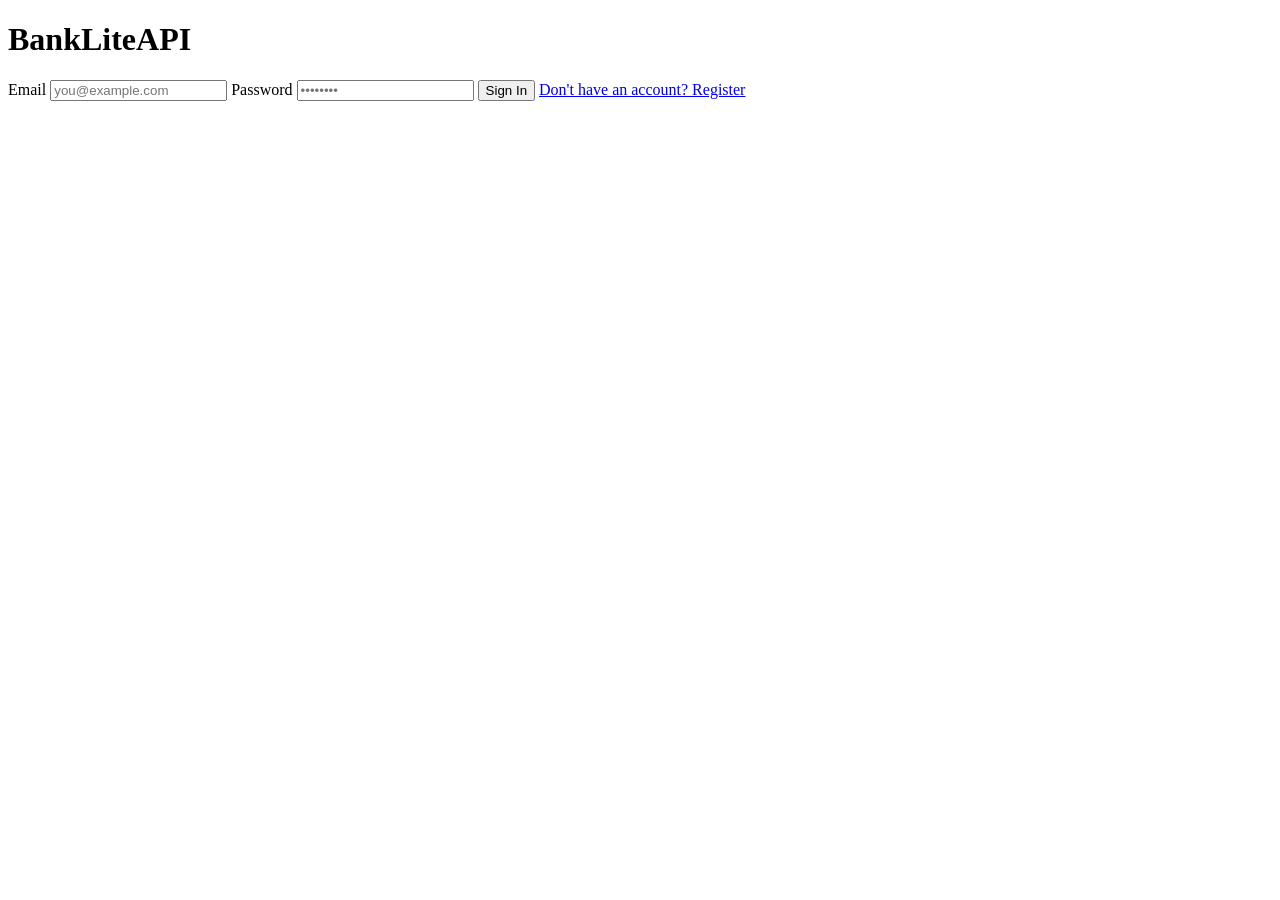
==== Frontend/index.html @ e120cbf7 "feat: add login page structure" ====
<!DOCTYPE html>
<html lang="en">
<head>
    <meta charset="UTF-8">
    <meta name="viewport" content="width=device-width, initial-scale=1.0">
    <title>BankLite — Login</title>
    <link rel="stylesheet" href="css/styles.css">
</head>
<body>
    <main> 
        <form>
            <h1> BankLiteAPI </h1>
            <label for="email">Email</label>
            <input type="email" name="email" id="email" placeholder="you@example.com">
             <label for="password">Password</label>
            <input type="password" name="password" id="password" placeholder="••••••••"> 
            <button> Sign In </button>
            <a href="register.html"> Don't have an account? Register</a>
        </form>
    </main>
    <script src="js/auth.js"></script>
    <script src="js/api.js"></script>
</body>
</html>
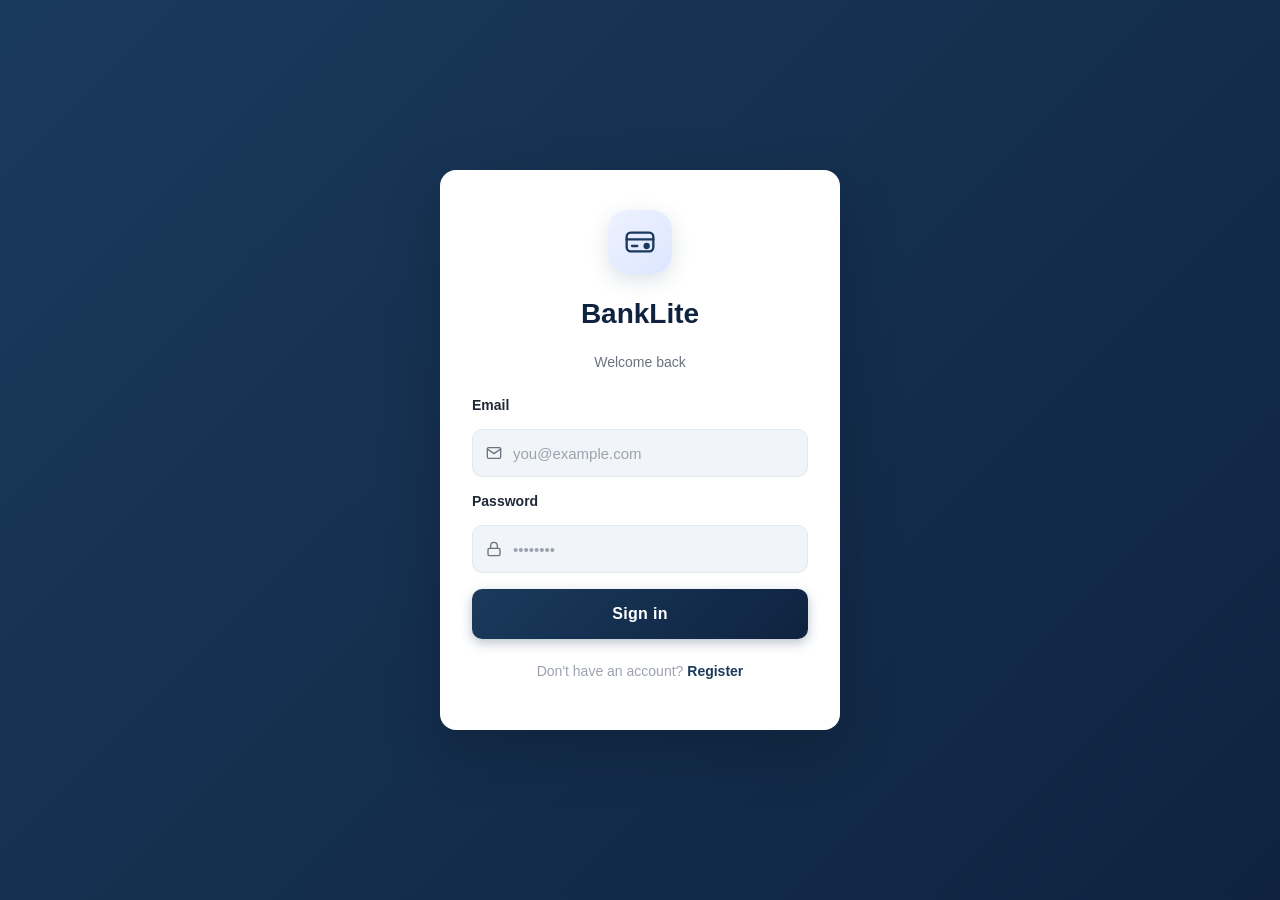
==== commit 9d1a6aa4: "feat: add login page with styles, favicon, accessibility improvements, and formatting Full login pag" ====
--- a/Frontend/index.html
+++ b/Frontend/index.html
@@ -1,24 +1,118 @@
-<!DOCTYPE html>
+<!doctype html>
 <html lang="en">
-<head>
-    <meta charset="UTF-8">
-    <meta name="viewport" content="width=device-width, initial-scale=1.0">
+  <head>
+    <meta charset="UTF-8" />
+    <meta name="viewport" content="width=device-width, initial-scale=1.0" />
+    <meta
+      name="description"
+      content="BankLite — secure online banking. Manage your accounts, deposits, withdrawals and transfers."
+    />
+    <meta name="robots" content="index, follow" />
     <title>BankLite — Login</title>
-    <link rel="stylesheet" href="css/styles.css">
-</head>
-<body>
-    <main> 
-        <form>
-            <h1> BankLiteAPI </h1>
-            <label for="email">Email</label>
-            <input type="email" name="email" id="email" placeholder="you@example.com">
-             <label for="password">Password</label>
-            <input type="password" name="password" id="password" placeholder="••••••••"> 
-            <button> Sign In </button>
-            <a href="register.html"> Don't have an account? Register</a>
-        </form>
+    <link rel="stylesheet" href="css/styles.css" />
+    <link rel="icon" href="favicon.ico" type="image/x-icon" />
+  </head>
+  <body>
+    <main>
+      <form id="login-form" novalidate>
+        <div class="logo">
+          <svg
+            aria-hidden="true"
+            focusable="false"
+            xmlns="http://www.w3.org/2000/svg"
+            width="30"
+            height="30"
+            viewBox="0 0 24 24"
+            fill="none"
+            stroke="#1a3a5c"
+            stroke-width="1.75"
+            stroke-linecap="round"
+            stroke-linejoin="round"
+          >
+            <rect x="2" y="5" width="20" height="14" rx="3" />
+            <line x1="2" y1="10" x2="22" y2="10" />
+            <line x1="6" y1="15" x2="10" y2="15" />
+            <circle cx="17" cy="15" r="1.5" fill="#1a3a5c" />
+          </svg>
+        </div>
+        <h1>BankLite</h1>
+        <p>Welcome back</p>
+        <div
+          id="error-msg"
+          class="error-msg"
+          role="alert"
+          aria-live="polite"
+        ></div>
+        <label for="email">Email</label>
+
+        <div class="input-wrap">
+          <svg
+            aria-hidden="true"
+            focusable="false"
+            class="input-icon"
+            xmlns="http://www.w3.org/2000/svg"
+            width="16"
+            height="16"
+            viewBox="0 0 24 24"
+            fill="none"
+            stroke="#9ca3af"
+            stroke-width="2"
+            stroke-linecap="round"
+            stroke-linejoin="round"
+          >
+            <path
+              d="M4 4h16c1.1 0 2 .9 2 2v12c0 1.1-.9 2-2 2H4c-1.1 0-2-.9-2-2V6c0-1.1.9-2 2-2z"
+            />
+            <polyline points="22,6 12,13 2,6" />
+          </svg>
+          <input
+            type="email"
+            name="email"
+            id="email"
+            placeholder="you@example.com"
+            required
+            autocomplete="email"
+          />
+        </div>
+
+        <label for="password">Password</label>
+
+        <div class="input-wrap">
+          <svg
+            aria-hidden="true"
+            focusable="false"
+            class="input-icon"
+            xmlns="http://www.w3.org/2000/svg"
+            width="16"
+            height="16"
+            viewBox="0 0 24 24"
+            fill="none"
+            stroke="#9ca3af"
+            stroke-width="2"
+            stroke-linecap="round"
+            stroke-linejoin="round"
+          >
+            <rect x="3" y="11" width="18" height="11" rx="2" ry="2" />
+            <path d="M7 11V7a5 5 0 0 1 10 0v4" />
+          </svg>
+          <input
+            type="password"
+            name="password"
+            id="password"
+            placeholder="••••••••"
+            required
+            autocomplete="current-password"
+          />
+        </div>
+
+        <button type="submit" id="login-btn">Sign in</button>
+        <p class="auth-footer">
+          <span class="muted">Don't have an account?</span>
+          <a class="link-accent" href="register.html">Register</a>
+        </p>
+      </form>
     </main>
+    <script src="js/api.js"></script>
     <script src="js/auth.js"></script>
-    <script src="js/api.js"></script>
-</body>
-</html>+  </body>
+</html>
--- a/Frontend/css/styles.css
+++ b/Frontend/css/styles.css
@@ -0,0 +1,199 @@
+* {
+  margin: 0;
+  padding: 0;
+  box-sizing: border-box;
+}
+
+body {
+  background: linear-gradient(135deg, #1a3a5c 0%, #0f2340 100%);
+  font-family: -apple-system, BlinkMacSystemFont, "Segoe UI", sans-serif;
+  min-height: 100vh;
+  display: flex;
+  align-items: center;
+  justify-content: center;
+}
+
+main {
+  width: 100%;
+  display: flex;
+  justify-content: center;
+  align-items: center;
+  padding: 1rem;
+}
+
+h1 {
+  font-size: 1.75rem;
+  font-weight: 700;
+  color: #0f2340;
+  margin: 0 0 0.5rem 0;
+  text-align: center;
+}
+
+p {
+  text-align: center;
+  font-size: 0.875rem;
+  color: #6b7280;
+  margin-bottom: 0.7rem;
+  font-weight: 500;
+}
+
+label {
+  font-size: 0.875rem;
+  font-weight: 600;
+  color: #1f2937;
+}
+
+form {
+  background-color: #ffffff;
+  padding: 2.5rem 2rem;
+  border-radius: 16px;
+  width: 100%;
+  max-width: 400px;
+  box-shadow: 0 20px 60px rgba(0, 0, 0, 0.2);
+  display: flex;
+  flex-direction: column;
+  gap: 1rem;
+  animation: fadeInUp 0.4s ease;
+}
+
+input {
+  width: 100%;
+  height: 48px;
+  padding: 0 14px 0 40px;
+  border: 1.5px solid #e2e8f0;
+  border-radius: 10px;
+  font-size: 0.9375rem;
+  color: #1f2937;
+  background: #f1f5f9;
+  outline: none;
+  box-sizing: border-box;
+  transition: all 0.2s;
+}
+
+.input-wrap {
+  position: relative;
+}
+
+.input-icon {
+  position: absolute;
+  left: 14px;
+  top: 50%;
+  transform: translateY(-50%);
+  pointer-events: none;
+  stroke: #6b7280;
+}
+
+input:focus {
+  outline: none;
+  border: 1.5px solid #1a3a5c;
+  box-shadow: 0 0 0 3px rgba(26, 58, 92, 0.15);
+  background: #ffffff;
+}
+
+input::placeholder {
+  color: #9ca3af;
+}
+
+button {
+  width: 100%;
+  height: 50px;
+  background: linear-gradient(135deg, #1a3a5c 0%, #0f2340 100%);
+  color: #ffffff;
+  border: none;
+  border-radius: 10px;
+  font-size: 1rem;
+  font-weight: 700;
+  cursor: pointer;
+  transition: all 0.2s;
+  letter-spacing: 0.3px;
+  box-shadow: 0 4px 12px rgba(26, 58, 92, 0.3);
+}
+
+button:hover {
+  transform: translateY(-2px);
+  box-shadow: 0 8px 20px rgba(26, 58, 92, 0.4);
+}
+
+button:active {
+  transform: translateY(0);
+  box-shadow: 0 4px 12px rgba(26, 58, 92, 0.3);
+}
+
+a {
+  display: inline;
+  text-align: center;
+  font-size: 0.875rem;
+  color: #4b5563;
+  text-decoration: none;
+  margin-top: 0.5rem;
+  font-weight: 500;
+}
+
+a span {
+  color: #1a3a5c;
+  font-weight: 700;
+}
+
+a:hover {
+  color: #1a3a5c;
+}
+
+.logo {
+  display: flex;
+  justify-content: center;
+  margin-bottom: 0.5rem;
+}
+
+.logo svg {
+  background: linear-gradient(135deg, #eef2ff 0%, #dde6ff 100%);
+  padding: 16px;
+  border-radius: 20px;
+  width: 64px;
+  height: 64px;
+  box-shadow: 0 6px 20px rgba(26, 58, 92, 0.15);
+}
+
+.muted {
+  color: #9ca3af;
+  font-weight: 400;
+}
+
+.link-accent {
+  color: #1a3a5c;
+  font-weight: 700;
+}
+
+.link-accent:hover {
+  text-decoration: underline;
+}
+
+.error-msg {
+  display: none;
+  background: #fee2e2;
+  color: #991b1b;
+  padding: 10px;
+  border-radius: 8px;
+  font-size: 0.875rem;
+  text-align: center;
+}
+
+input.error {
+  border-color: #dc2626;
+}
+
+.auth-footer {
+  text-align: center;
+  font-size: 0.875rem;
+  margin-top: 0.5rem;
+}
+
+@keyframes fadeInUp {
+  from {
+    opacity: 0;
+    transform: translateY(20px);
+  }
+  to {
+    opacity: 1;
+    transform: translateY(0);
+  }
+}
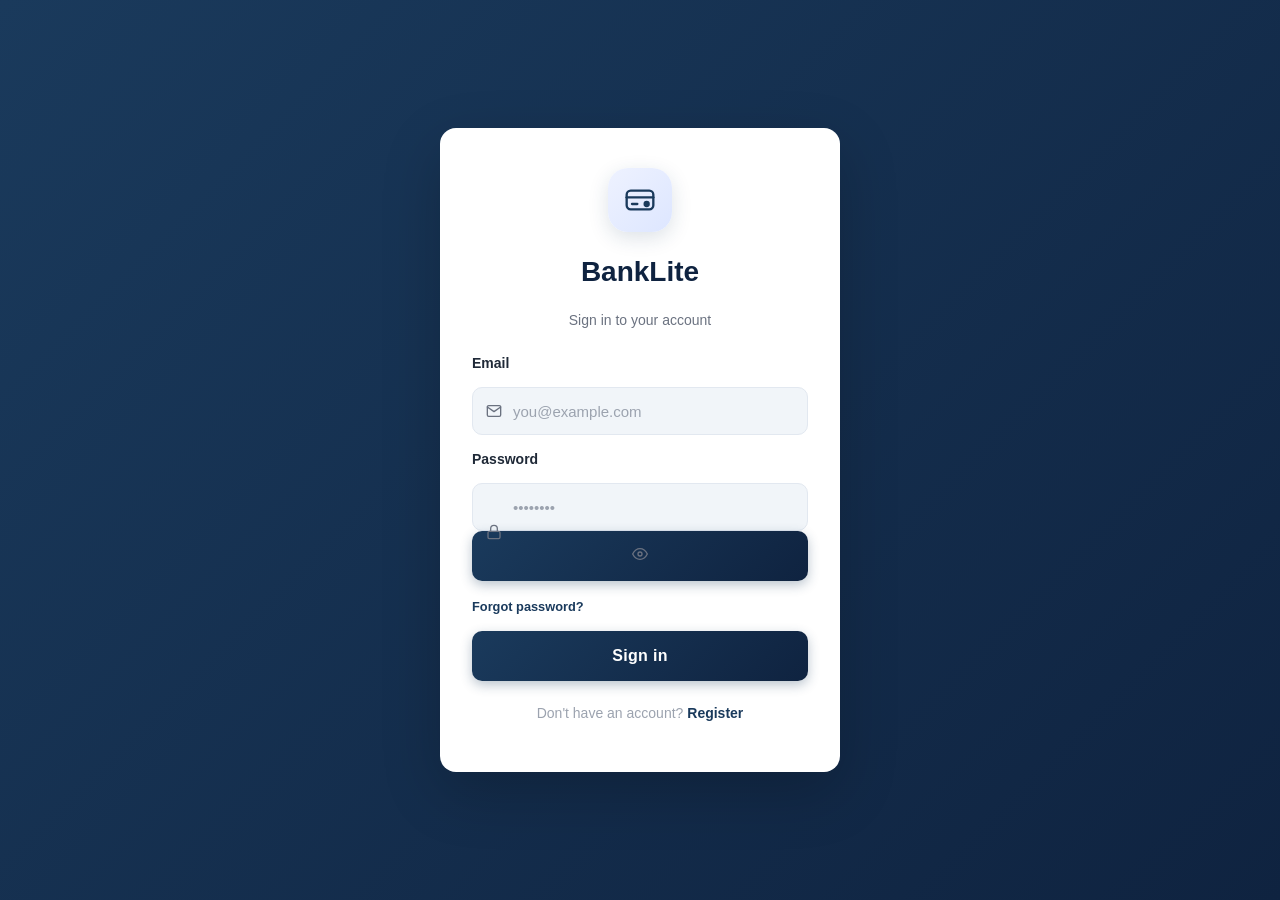
==== commit ac0a4a9e: "feat: add Inter font, toggle password button and forgot password link to login page" ====
--- a/Frontend/index.html
+++ b/Frontend/index.html
@@ -10,9 +10,13 @@
     <meta name="robots" content="index, follow" />
     <title>BankLite — Login</title>
     <link rel="stylesheet" href="css/styles.css" />
-    <link rel="icon" href="favicon.ico" type="image/x-icon" />
+    <link
+      href="https://fonts.googleapis.com/css2?family=Inter:wght@400;500;600;700&display=swap"
+      rel="stylesheet"
+    />
+    <link rel="icon" href="xFavicon.ico" type="image/x-icon" />
   </head>
-  <body>
+  <body class="auth-page">
     <main>
       <form id="login-form" novalidate>
         <div class="logo">
@@ -36,7 +40,7 @@
           </svg>
         </div>
         <h1>BankLite</h1>
-        <p>Welcome back</p>
+        <p>Sign in to your account</p>
         <div
           id="error-msg"
           class="error-msg"
@@ -103,8 +107,36 @@
             required
             autocomplete="current-password"
           />
+
+          <button
+            type="button"
+            class="toggle-password"
+            id="toggle-password"
+            aria-label="Toggle password visibility"
+          >
+            <svg
+              id="eye-icon"
+              xmlns="http://www.w3.org/2000/svg"
+              width="16"
+              height="16"
+              viewBox="0 0 24 24"
+              fill="none"
+              stroke="#6b7280"
+              stroke-width="2"
+              stroke-linecap="round"
+              stroke-linejoin="round"
+            >
+              <path d="M1 12s4-8 11-8 11 8 11 8-4 8-11 8-11-8-11-8z" />
+              <circle cx="12" cy="12" r="3" />
+            </svg>
+          </button>
         </div>
 
+        <div class="forgot-password">
+          <a href="#" class="link-accent" style="font-size: 0.8rem"
+            >Forgot password?</a
+          >
+        </div>
         <button type="submit" id="login-btn">Sign in</button>
         <p class="auth-footer">
           <span class="muted">Don't have an account?</span>
--- a/Frontend/css/styles.css
+++ b/Frontend/css/styles.css
@@ -8,6 +8,9 @@
   background: linear-gradient(135deg, #1a3a5c 0%, #0f2340 100%);
   font-family: -apple-system, BlinkMacSystemFont, "Segoe UI", sans-serif;
   min-height: 100vh;
+}
+
+.auth-page {
   display: flex;
   align-items: center;
   justify-content: center;
@@ -197,3 +200,463 @@
     transform: translateY(0);
   }
 }
+
+@keyframes spin {
+  to {
+    transform: rotate(360deg);
+  }
+}
+
+.dashboard-layout {
+  display: flex;
+  min-height: 100vh;
+  align-items: flex-start;
+}
+
+.sidebar {
+  width: 220px;
+  min-height: 100vh;
+  background: linear-gradient(180deg, #1a3a5c 0%, #0f2340 100%);
+  display: flex;
+  flex-direction: column;
+  padding: 2rem 1.25rem;
+  gap: 2rem;
+  flex-shrink: 0;
+}
+
+.sidebar-brand {
+  display: flex;
+  align-items: center;
+  gap: 0.75rem;
+  color: #fff;
+  font-size: 1.2rem;
+  font-weight: 700;
+}
+
+.sidebar-nav {
+  display: flex;
+  flex-direction: column;
+  gap: 0.5rem;
+  flex: 1;
+}
+
+.sidebar-nav a {
+  color: rgba(255, 255, 255, 0.7);
+  text-decoration: none;
+  padding: 0.65rem 1rem;
+  border-radius: 8px;
+  font-size: 0.95rem;
+  font-weight: 500;
+  transition: all 0.2s;
+}
+
+.sidebar-nav a:hover,
+.sidebar-nav a.active {
+  background: rgba(255, 255, 255, 0.12);
+  color: #fff;
+}
+
+#logout-btn {
+  width: 100%;
+  height: auto;
+  padding: 0.65rem 1rem;
+  background: rgba(255, 255, 255, 0.1);
+  border: 1px solid rgba(255, 255, 255, 0.2);
+  border-radius: 8px;
+  color: #fff;
+  font-weight: 600;
+  cursor: pointer;
+  text-align: left;
+}
+
+#logout-btn:hover {
+  background: rgba(255, 255, 255, 0.2);
+  transform: none;
+  box-shadow: none;
+}
+
+.dashboard-main {
+  flex: 1;
+  padding: 2rem;
+  background: #f1f5f9;
+  display: flex;
+  flex-direction: column;
+  animation: fadeInUp 0.3s ease both;
+  animation-delay: 0.1s;
+}
+
+.dashboard-title {
+  color: #0f2340;
+  font-size: 1.5rem;
+  font-weight: 700;
+  margin-bottom: 1.5rem;
+  text-align: left;
+}
+
+.dashboard-layout {
+  background: #f1f5f9;
+}
+
+#accounts-container {
+  width: 100%;
+}
+
+.account-card {
+  background: #fff;
+  border-radius: 12px;
+  padding: 1.75rem;
+  width: 100%;
+  box-shadow: 0 4px 12px rgba(0, 0, 0, 0.08);
+  margin-bottom: 1rem;
+  animation: fadeInUp 0.3s ease both;
+  transition:
+    transform 0.2s ease,
+    box-shadow 0.2s ease;
+  cursor: pointer;
+}
+
+.account-card:hover {
+  transform: translateY(-5px);
+  box-shadow: 0 12px 28px rgba(0, 0, 0, 0.15);
+}
+
+.account-card:nth-child(2) {
+  animation-delay: 0.1s;
+}
+.account-card:nth-child(3) {
+  animation-delay: 0.2s;
+}
+.account-card:nth-child(4) {
+  animation-delay: 0.3s;
+}
+
+.account-card h2 {
+  color: #1a3a5c;
+  font-size: 1.1rem;
+  margin: 0 0 0.25rem 0;
+  text-align: left;
+}
+
+.account-card p {
+  text-align: left;
+  margin: 0;
+  color: #6b7280;
+  font-size: 0.85rem;
+}
+
+.account-card p:last-child {
+  font-size: 1.75rem;
+  font-weight: 700;
+  color: #0f2340;
+  margin-top: 0.5rem;
+}
+
+.card-header {
+  display: flex;
+  align-items: center;
+  gap: 0.75rem;
+  margin-bottom: 0.5rem;
+}
+
+.copy-btn {
+  width: 28px;
+  height: 28px;
+  padding: 0;
+  background: transparent;
+  border: none;
+  border-radius: 6px;
+  cursor: pointer;
+  display: flex;
+  align-items: center;
+  justify-content: center;
+  box-shadow: none;
+  transition: background 0.2s;
+  flex-shrink: 0;
+}
+
+.copy-btn:hover {
+  background: #eef2ff;
+  transform: none;
+  box-shadow: none;
+}
+
+.copy-btn svg {
+  width: 15px;
+  height: 15px;
+}
+
+.account-number-row {
+  display: flex;
+  align-items: center;
+  gap: 0.4rem;
+  margin-bottom: 0.25rem;
+}
+
+.account-icon {
+  width: 36px;
+  height: 36px;
+  border-radius: 8px;
+  background: #eef2ff;
+  display: flex;
+  align-items: center;
+  justify-content: center;
+  flex-shrink: 0;
+}
+
+.account-icon svg {
+  width: 18px;
+  height: 18px;
+  stroke: #1a3a5c;
+}
+
+.total-balance {
+  background: linear-gradient(135deg, #1a3a5c, #0f2340);
+  border-radius: 12px;
+  padding: 1.5rem;
+  margin-bottom: 1rem;
+  color: #fff;
+}
+
+.total-balance p {
+  color: rgba(255, 255, 255, 0.7);
+  font-size: 0.875rem;
+  margin: 0;
+  text-align: left;
+}
+
+.total-balance h2 {
+  color: #fff;
+  font-size: 2rem;
+  font-weight: 700;
+  margin: 0.25rem 0 0 0;
+  text-align: left;
+}
+
+#create-account-btn {
+  margin-top: 0.5rem;
+}
+
+.form-card {
+  background: #fff;
+  border-radius: 12px;
+  padding: 1.75rem;
+  width: 100%;
+  max-width: 400px;
+  box-shadow: 0 4px 12px rgba(0, 0, 0, 0.08);
+  display: flex;
+  flex-direction: column;
+  gap: 1.25rem;
+  animation: fadeInUp 0.5s ease both;
+}
+
+.form-group {
+  display: flex;
+  flex-direction: column;
+  gap: 0.5rem;
+}
+
+.form-card button {
+  margin-top: 0.5rem;
+}
+
+.form-group select {
+  height: 48px;
+  padding: 0 14px;
+  border: 1.5px solid #e2e8f0;
+  border-radius: 10px;
+  font-size: 0.9375rem;
+  color: #1f2937;
+  background: #f1f5f9;
+  outline: none;
+}
+
+.form-group select:focus {
+  border: 1.5px solid #1a3a5c;
+  box-shadow: 0 0 0 3px rgba(26, 58, 92, 0.15);
+  background: #ffffff;
+}
+
+.balance-display {
+  font-size: 1.5rem;
+  font-weight: 700;
+  color: #0f2340;
+  margin: 0;
+  text-align: left;
+}
+
+.success-msg {
+  display: none;
+  background: #dcfce7;
+  color: #166534;
+  padding: 10px;
+  border-radius: 8px;
+  font-size: 0.875rem;
+  text-align: center;
+}
+
+.transaction-row {
+  display: flex;
+  justify-content: space-between;
+  align-items: center;
+  padding: 0.875rem 0;
+  border-bottom: 1px solid #e5e7eb;
+  gap: 1rem;
+}
+
+.transaction-row:last-child {
+  border-bottom: none;
+}
+
+.transaction-type {
+  font-weight: 600;
+  font-size: 0.875rem;
+  color: #1a3a5c;
+  min-width: 80px;
+}
+
+.transaction-desc {
+  flex: 1;
+  font-size: 0.875rem;
+  color: #6b7280;
+}
+
+.transaction-amount {
+  font-weight: 700;
+  font-size: 0.95rem;
+  color: #0f2340;
+}
+
+.transaction-date {
+  font-size: 0.8rem;
+  color: #9ca3af;
+  min-width: 80px;
+  text-align: right;
+}
+
+.transaction-row.deposit .transaction-type {
+  color: #16a34a;
+}
+
+.transaction-row.withdrawal .transaction-type {
+  color: #dc2626;
+}
+
+.pagination {
+  display: flex;
+  align-items: center;
+  justify-content: space-between;
+  margin-top: 1rem;
+  gap: 1rem;
+}
+
+.pagination button {
+  width: auto;
+  height: auto;
+  padding: 0.5rem 1rem;
+  font-size: 0.875rem;
+}
+
+#page-info {
+  font-size: 0.875rem;
+  color: #6b7280;
+}
+
+.no-transactions {
+  text-align: center;
+  color: #9ca3af;
+  padding: 2rem 0;
+}
+
+.empty-state {
+  background: #fff;
+  border-radius: 12px;
+  padding: 3rem 2rem;
+  text-align: center;
+  box-shadow: 0 4px 12px rgba(0, 0, 0, 0.08);
+  color: #0f2340;
+  font-size: 1.1rem;
+  font-weight: 600;
+}
+
+.empty-state a {
+  color: #1a3a5c;
+  font-weight: 700;
+  text-decoration: underline;
+}
+
+.btn-loading {
+  position: relative;
+  color: transparent !important;
+  pointer-events: none;
+  opacity: 0.8;
+}
+
+.btn-loading::after {
+  content: "";
+  position: absolute;
+  width: 18px;
+  height: 18px;
+  border: 2.5px solid rgba(255, 255, 255, 0.3);
+  border-top-color: #ffffff;
+  border-radius: 50%;
+  animation: spin 0.7s linear infinite;
+  top: calc(50% - 9px);
+  left: calc(50% - 9px);
+  transform: none;
+}
+
+#welcome-msg {
+  text-align: left !important;
+  color: #1a3a5c;
+  font-weight: 600;
+  font-size: 1rem;
+  margin-bottom: 1rem;
+}
+
+.typing-cursor::after {
+  content: "|";
+  animation: blink 0.7s step-end infinite;
+  color: #1a3a5c;
+}
+
+@keyframes blink {
+  0%,
+  100% {
+    opacity: 1;
+  }
+  50% {
+    opacity: 0;
+  }
+}
+
+.flash-green {
+  animation: flashGreen 1s ease;
+}
+
+.flash-red {
+  animation: flashRed 1s ease;
+}
+
+@keyframes flashGreen {
+  0% {
+    color: #0f2340;
+  }
+  50% {
+    color: #16a34a;
+  }
+  100% {
+    color: #0f2340;
+  }
+}
+
+@keyframes flashRed {
+  0% {
+    color: #0f2340;
+  }
+  50% {
+    color: #dc2626;
+  }
+  100% {
+    color: #0f2340;
+  }
+}
